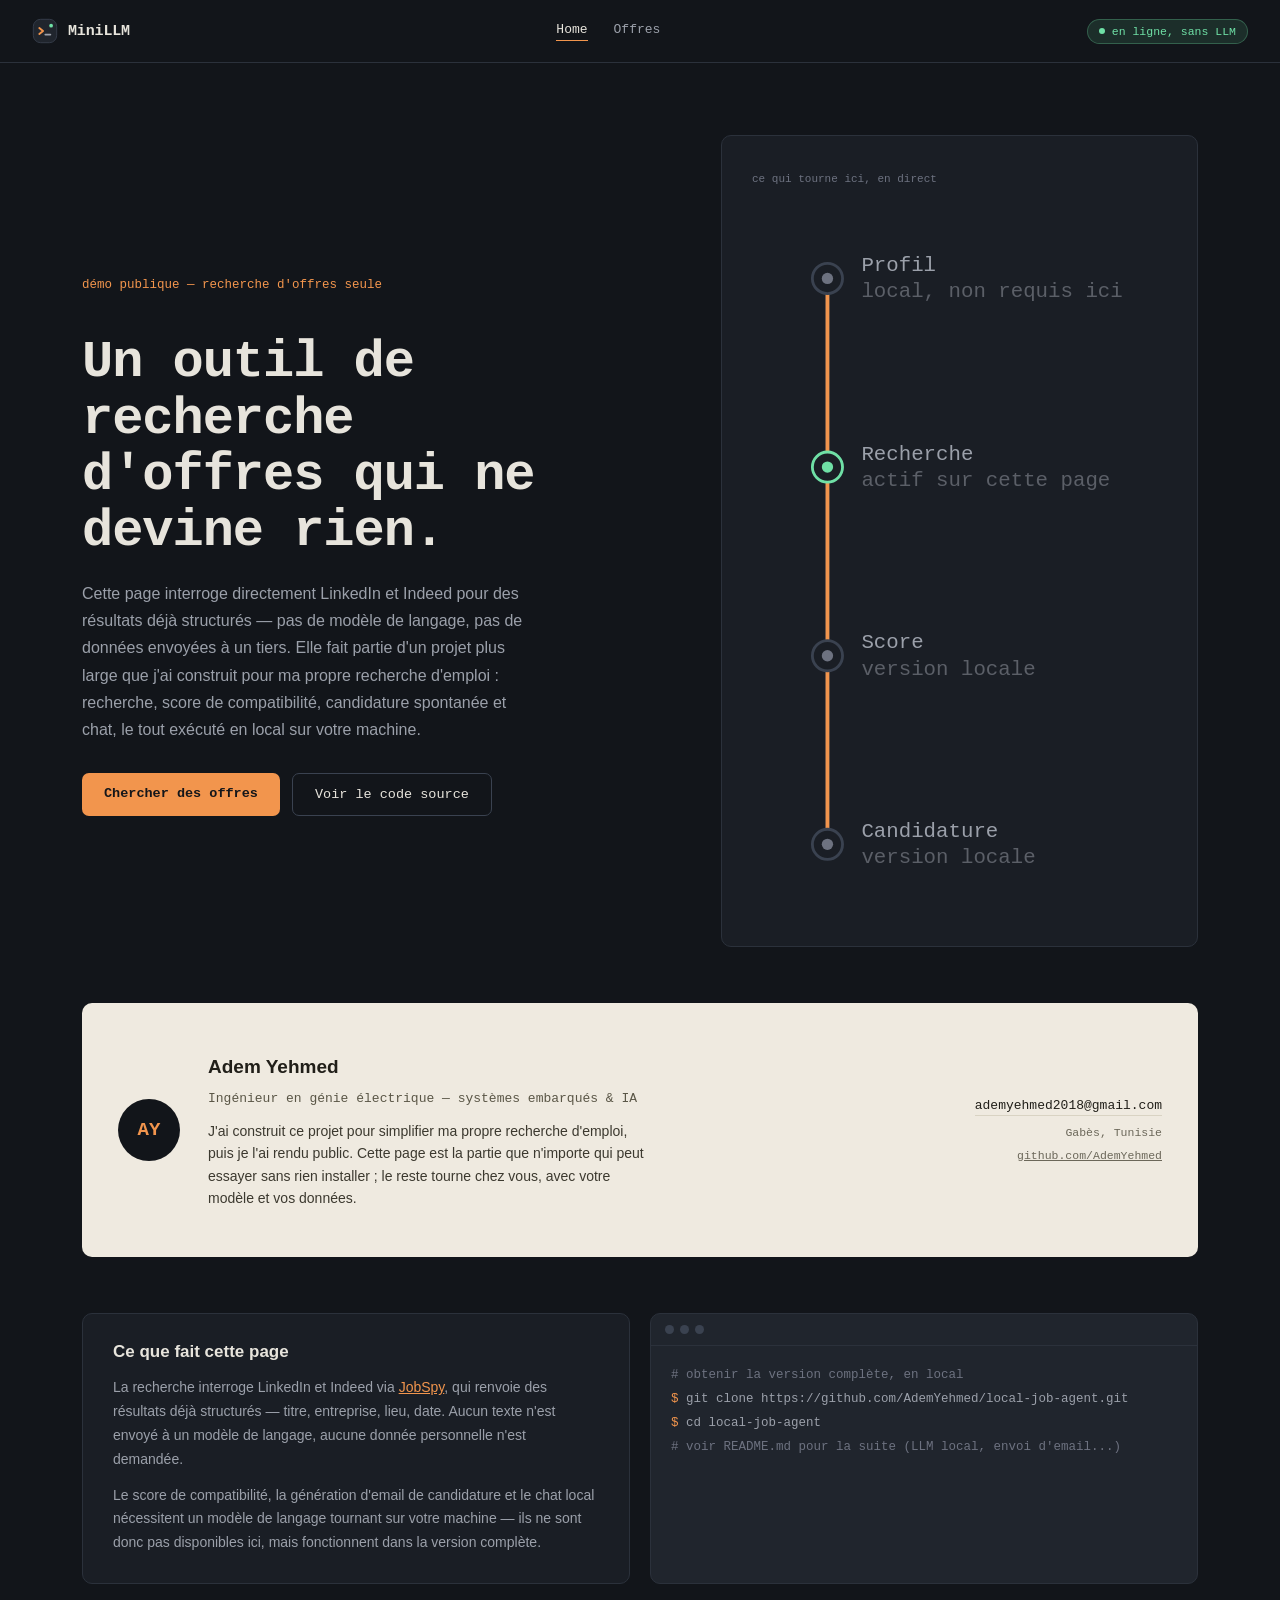
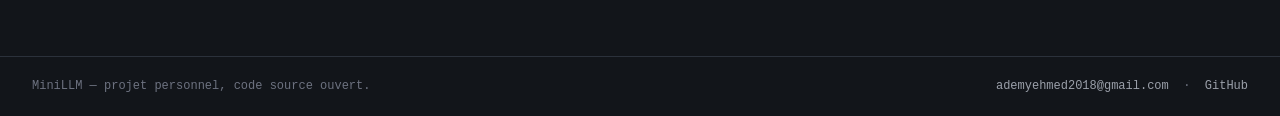
==== public-demo/frontend/home.html @ 4602852a "Ajout de la démo publique (recherche d'offres, sans LLM)" ====
<!DOCTYPE html>
<html lang="fr">
<head>
    <meta charset="UTF-8">
    <meta name="viewport" content="width=device-width, initial-scale=1.0">
    <title>MiniLLM — Recherche d'offres, sans serveur LLM</title>
    <link rel="icon" href="logo.svg" type="image/svg+xml">
    <link rel="stylesheet" href="public.css">
</head>
<body>
    <header class="topnav">
        <a href="home.html" class="brand">
            <svg class="logo" viewBox="0 0 32 32" aria-hidden="true">
                <rect class="logo-frame" x="1.6" y="1.6" width="28.8" height="28.8" rx="9"/>
                <path class="logo-caret" d="M9 12.4 L13.6 16 L9 19.6" fill="none" stroke-width="2.4" stroke-linecap="round" stroke-linejoin="round"/>
                <path class="logo-line" d="M16.4 20.4 H22.6" fill="none" stroke-width="2.2" stroke-linecap="round"/>
                <circle class="logo-spark" cx="23.5" cy="9.5" r="2.3"/>
            </svg>
            <span class="brand-name">MiniLLM</span>
        </a>

        <nav class="nav-menu" aria-label="Navigation principale">
            <a href="home.html" class="nav-link is-active" aria-current="page">Home</a>
            <a href="jobs.html" class="nav-link">Offres</a>
        </nav>

        <span class="status-badge"><span class="status-dot online"></span>en ligne, sans LLM</span>
    </header>

    <section class="hero-section">
        <div>
            <p class="hero-kicker">démo publique — recherche d'offres seule</p>
            <h1 class="hero-title">Un outil de recherche d'offres qui ne devine rien.</h1>
            <p class="hero-body">
                Cette page interroge directement LinkedIn et Indeed pour des résultats déjà structurés —
                pas de modèle de langage, pas de données envoyées à un tiers. Elle fait partie d'un projet
                plus large que j'ai construit pour ma propre recherche d'emploi : recherche, score de
                compatibilité, candidature spontanée et chat, le tout exécuté en local sur votre machine.
            </p>
            <div class="hero-actions">
                <a href="jobs.html" class="btn-signal">Chercher des offres</a>
                <a href="https://github.com/AdemYehmed/local-job-agent" target="_blank" rel="noopener noreferrer" class="btn-ghost">Voir le code source</a>
            </div>
        </div>

        <div class="trace-panel">
            <p class="trace-panel-label">ce qui tourne ici, en direct</p>
            <svg class="trace-svg" viewBox="0 0 220 380" aria-label="Étapes du projet : profil, recherche, score, candidature">
                <path class="trace-path" d="M40,40 L40,140 L40,240 L40,340"/>
                <path class="trace-path-active" d="M40,40 L40,140 L40,240 L40,340"/>

                <g class="trace-node">
                    <circle class="trace-node-ring" cx="40" cy="40" r="8"/>
                    <circle class="trace-node-dot" cx="40" cy="40" r="3"/>
                    <text class="trace-node-label" x="58" y="36">Profil</text>
                    <text class="trace-node-label" x="58" y="50" fill-opacity="0.5" font-size="9.5">local, non requis ici</text>
                </g>

                <g class="trace-node is-live">
                    <circle class="trace-node-ring" cx="40" cy="140" r="8"/>
                    <circle class="trace-node-dot" cx="40" cy="140" r="3"/>
                    <text class="trace-node-label" x="58" y="136">Recherche</text>
                    <text class="trace-node-label" x="58" y="150" fill-opacity="0.5" font-size="9.5">actif sur cette page</text>
                </g>

                <g class="trace-node">
                    <circle class="trace-node-ring" cx="40" cy="240" r="8"/>
                    <circle class="trace-node-dot" cx="40" cy="240" r="3"/>
                    <text class="trace-node-label" x="58" y="236">Score</text>
                    <text class="trace-node-label" x="58" y="250" fill-opacity="0.5" font-size="9.5">version locale</text>
                </g>

                <g class="trace-node">
                    <circle class="trace-node-ring" cx="40" cy="340" r="8"/>
                    <circle class="trace-node-dot" cx="40" cy="340" r="3"/>
                    <text class="trace-node-label" x="58" y="336">Candidature</text>
                    <text class="trace-node-label" x="58" y="350" fill-opacity="0.5" font-size="9.5">version locale</text>
                </g>
            </svg>
        </div>
    </section>

    <section class="identity-section">
        <div class="identity-card">
            <div class="identity-avatar">AY</div>
            <div>
                <p class="identity-name">Adem Yehmed</p>
                <p class="identity-role">Ingénieur en génie électrique — systèmes embarqués &amp; IA</p>
                <p class="identity-bio">
                    J'ai construit ce projet pour simplifier ma propre recherche d'emploi, puis je l'ai
                    rendu public. Cette page est la partie que n'importe qui peut essayer sans rien
                    installer ; le reste tourne chez vous, avec votre modèle et vos données.
                </p>
            </div>
            <div class="identity-contact">
                <a class="identity-mail" href="mailto:ademyehmed2018@gmail.com">ademyehmed2018@gmail.com</a>
                <span class="identity-meta">Gabès, Tunisie</span>
                <span class="identity-meta"><a href="https://github.com/AdemYehmed" target="_blank" rel="noopener noreferrer" style="color:inherit;">github.com/AdemYehmed</a></span>
            </div>
        </div>
    </section>

    <section class="about-section">
        <div class="about-panel">
            <h2>Ce que fait cette page</h2>
            <p>
                La recherche interroge LinkedIn et Indeed via <a href="https://github.com/speedyapply/JobSpy" target="_blank" rel="noopener noreferrer" style="color:var(--signal)">JobSpy</a>,
                qui renvoie des résultats déjà structurés — titre, entreprise, lieu, date. Aucun texte
                n'est envoyé à un modèle de langage, aucune donnée personnelle n'est demandée.
            </p>
            <p>
                Le score de compatibilité, la génération d'email de candidature et le chat local
                nécessitent un modèle de langage tournant sur votre machine — ils ne sont donc pas
                disponibles ici, mais fonctionnent dans la version complète.
            </p>
        </div>

        <div class="terminal">
            <div class="terminal-head">
                <span class="terminal-dot"></span><span class="terminal-dot"></span><span class="terminal-dot"></span>
            </div>
            <div class="terminal-body">
                <div><span class="comment"># obtenir la version complète, en local</span></div>
                <div><span class="prompt">$</span> git clone https://github.com/AdemYehmed/local-job-agent.git</div>
                <div><span class="prompt">$</span> cd local-job-agent</div>
                <div><span class="comment"># voir README.md pour la suite (LLM local, envoi d'email...)</span></div>
            </div>
        </div>
    </section>

    <footer class="public-footer">
        <span>MiniLLM — projet personnel, code source ouvert.</span>
        <span>
            <a href="mailto:ademyehmed2018@gmail.com">ademyehmed2018@gmail.com</a>
            &nbsp;·&nbsp;
            <a href="https://github.com/AdemYehmed/local-job-agent" target="_blank" rel="noopener noreferrer">GitHub</a>
        </span>
    </footer>
</body>
</html>
---- public-demo/frontend/public.css ----
/* ============================================================
   public.css — MiniLLM, page publique
   Système : circuits imprimés / signal local — pas un template.
   ============================================================ */

:root {
    --ink: #12151a;
    --panel: #1a1e25;
    --panel-2: #20252d;
    --line: #2b313b;
    --line-bright: #3a4250;
    --paper: #efeae0;
    --ink-on-paper: #211f19;
    --paper-line: #d9d3c3;
    --text: #e7e4dc;
    --text-dim: #9ba0aa;
    --text-mute: #6d7280;
    --signal: #f2954d;
    --signal-dim: #7a5433;
    --signal-wash: rgba(242, 149, 77, 0.1);
    --pulse: #6fe0a6;
    --pulse-wash: rgba(111, 224, 166, 0.12);
    --danger: #e2685a;
    --mono: ui-monospace, "SF Mono", "Cascadia Code", "JetBrains Mono", Consolas, monospace;
    --sans: -apple-system, BlinkMacSystemFont, "Segoe UI", Roboto, sans-serif;
    --r: 10px;
    --r-sm: 7px;
    --ease: cubic-bezier(0.2, 0.7, 0.2, 1);
}

* { box-sizing: border-box; }

body {
    background: var(--ink);
    color: var(--text);
    font-family: var(--sans);
    margin: 0;
}

a { color: inherit; }

/* ---------- Navigation ---------- */
.topnav {
    display: flex;
    align-items: center;
    justify-content: space-between;
    gap: 20px;
    padding: 18px 32px;
    border-bottom: 1px solid var(--line);
}

.brand {
    display: flex;
    align-items: center;
    gap: 10px;
    text-decoration: none;
}

.brand-name {
    font-family: var(--mono);
    font-weight: 700;
    font-size: 15px;
    color: var(--text);
    letter-spacing: -0.01em;
}

.logo { width: 26px; height: 26px; }
.logo-frame { fill: var(--panel-2); stroke: var(--line-bright); }
.logo-caret { stroke: var(--signal); }
.logo-line { stroke: var(--text-dim); }
.logo-spark { fill: var(--pulse); }

.nav-menu {
    display: flex;
    gap: 26px;
}

.nav-link {
    font-family: var(--mono);
    font-size: 13px;
    color: var(--text-dim);
    text-decoration: none;
    padding-bottom: 3px;
    border-bottom: 1px solid transparent;
}

.nav-link:hover, .nav-link.is-active {
    color: var(--text);
    border-bottom-color: var(--signal);
}

.status-badge {
    display: flex;
    align-items: center;
    gap: 7px;
    font-family: var(--mono);
    font-size: 11.5px;
    color: var(--pulse);
    border: 1px solid rgba(111, 224, 166, 0.28);
    background: var(--pulse-wash);
    padding: 5px 11px;
    border-radius: 999px;
}

.status-dot.online {
    width: 6px;
    height: 6px;
    border-radius: 50%;
    background: var(--pulse);
    display: inline-block;
    animation: dot-pulse 2.2s ease-in-out infinite;
}

@keyframes dot-pulse {
    0%, 100% { opacity: 1; }
    50% { opacity: 0.4; }
}

/* ---------- Hero ---------- */
.hero-section {
    max-width: 1180px;
    margin: 0 auto;
    padding: 72px 32px 56px;
    display: grid;
    grid-template-columns: 1.1fr 0.9fr;
    gap: 56px;
    align-items: center;
}

.hero-kicker {
    font-family: var(--mono);
    font-size: 12.5px;
    color: var(--signal);
    margin-bottom: 18px;
}

.hero-title {
    font-family: var(--mono);
    font-size: clamp(34px, 4.4vw, 52px);
    font-weight: 700;
    letter-spacing: -0.02em;
    line-height: 1.08;
    margin-bottom: 20px;
    max-width: 15ch;
}

.hero-body {
    color: var(--text-dim);
    font-size: 16px;
    line-height: 1.7;
    max-width: 52ch;
    margin-bottom: 30px;
}

.hero-actions {
    display: flex;
    gap: 12px;
    flex-wrap: wrap;
}

.btn-signal {
    background: var(--signal);
    color: #14161a;
    border: none;
    border-radius: var(--r-sm);
    padding: 13px 22px;
    font-family: var(--mono);
    font-weight: 700;
    font-size: 13.5px;
    text-decoration: none;
    display: inline-block;
    transition: background 0.15s var(--ease);
}

.btn-signal:hover { background: #ffab6b; }

.btn-ghost {
    background: transparent;
    color: var(--text);
    border: 1px solid var(--line-bright);
    border-radius: var(--r-sm);
    padding: 13px 22px;
    font-family: var(--mono);
    font-size: 13.5px;
    text-decoration: none;
    display: inline-block;
    transition: border-color 0.15s var(--ease), color 0.15s var(--ease);
}

.btn-ghost:hover { border-color: var(--signal); color: var(--signal); }

/* ---------- Panneau de trace (schéma animé) ---------- */
.trace-panel {
    background: var(--panel);
    border: 1px solid var(--line);
    border-radius: var(--r);
    padding: 26px 30px;
}

.trace-panel-label {
    font-family: var(--mono);
    font-size: 11px;
    color: var(--text-mute);
    margin-bottom: 18px;
}

.trace-svg { width: 100%; height: auto; display: block; }

.trace-path {
    fill: none;
    stroke: var(--line-bright);
    stroke-width: 2;
}

.trace-path-active {
    fill: none;
    stroke: var(--signal);
    stroke-width: 2;
    stroke-dasharray: 480;
    stroke-dashoffset: 480;
    animation: trace-draw 1.8s var(--ease) 0.3s forwards;
}

@keyframes trace-draw {
    to { stroke-dashoffset: 0; }
}

.trace-node-ring {
    fill: var(--panel);
    stroke: var(--line-bright);
    stroke-width: 1.5;
}

.trace-node-dot {
    fill: var(--text-mute);
}

.trace-node.is-live .trace-node-ring { stroke: var(--pulse); }
.trace-node.is-live .trace-node-dot { fill: var(--pulse); }

.trace-node-label {
    font-family: var(--mono);
    font-size: 11px;
    fill: var(--text-dim);
}

@media (prefers-reduced-motion: reduce) {
    .trace-path-active { animation: none; stroke-dashoffset: 0; }
    .status-dot.online { animation: none; }
}

/* ---------- Carte profil / contact ---------- */
.identity-section {
    max-width: 1180px;
    margin: 0 auto;
    padding: 0 32px 56px;
}

.identity-card {
    background: var(--paper);
    color: var(--ink-on-paper);
    border-radius: var(--r);
    padding: 34px 36px;
    display: grid;
    grid-template-columns: auto 1fr auto;
    gap: 28px;
    align-items: center;
}

.identity-avatar {
    width: 62px;
    height: 62px;
    border-radius: 50%;
    background: var(--ink);
    color: var(--signal);
    font-family: var(--mono);
    font-weight: 700;
    font-size: 19px;
    display: grid;
    place-items: center;
    flex: 0 0 auto;
}

.identity-name {
    font-size: 19px;
    font-weight: 700;
    margin-bottom: 3px;
}

.identity-role {
    font-family: var(--mono);
    font-size: 13px;
    color: #5a5646;
    margin-bottom: 10px;
}

.identity-bio {
    font-size: 14px;
    line-height: 1.6;
    color: #3c392f;
    max-width: 56ch;
}

.identity-contact {
    display: flex;
    flex-direction: column;
    gap: 10px;
    align-items: flex-end;
    text-align: right;
}

.identity-mail {
    font-family: var(--mono);
    font-size: 13px;
    color: var(--ink-on-paper);
    text-decoration: none;
    border-bottom: 1px solid var(--paper-line);
    padding-bottom: 2px;
}

.identity-mail:hover { border-color: var(--ink-on-paper); }

.identity-meta {
    font-family: var(--mono);
    font-size: 11.5px;
    color: #6b6759;
}

@media (max-width: 780px) {
    .identity-card {
        grid-template-columns: 1fr;
        text-align: left;
    }
    .identity-contact { align-items: flex-start; text-align: left; }
}

/* ---------- Panneau "ce que fait cette démo" ---------- */
.about-section {
    max-width: 1180px;
    margin: 0 auto;
    padding: 0 32px 72px;
    display: grid;
    grid-template-columns: 1fr 1fr;
    gap: 20px;
}

.about-panel {
    background: var(--panel);
    border: 1px solid var(--line);
    border-radius: var(--r);
    padding: 28px 30px;
}

.about-panel h2 {
    font-size: 17px;
    margin: 0 0 12px;
}

.about-panel p {
    color: var(--text-dim);
    font-size: 14px;
    line-height: 1.7;
    margin-bottom: 0;
}

.about-panel p + p { margin-top: 12px; }

.terminal {
    background: var(--panel-2);
    border: 1px solid var(--line);
    border-radius: var(--r);
    overflow: hidden;
}

.terminal-head {
    display: flex;
    gap: 6px;
    padding: 11px 14px;
    border-bottom: 1px solid var(--line);
}

.terminal-dot {
    width: 9px;
    height: 9px;
    border-radius: 50%;
    background: var(--line-bright);
}

.terminal-body {
    padding: 18px 20px;
    font-family: var(--mono);
    font-size: 12.5px;
    line-height: 1.9;
    color: var(--text-dim);
}

.terminal-body .prompt { color: var(--signal); }
.terminal-body .comment { color: var(--text-mute); }

@media (max-width: 900px) {
    .about-section { grid-template-columns: 1fr; }
    .hero-section { grid-template-columns: 1fr; }
}

/* ---------- Footer ---------- */
.public-footer {
    border-top: 1px solid var(--line);
    padding: 22px 32px;
    display: flex;
    justify-content: space-between;
    flex-wrap: wrap;
    gap: 10px;
    font-family: var(--mono);
    font-size: 12px;
    color: var(--text-mute);
}

.public-footer a { color: var(--text-dim); text-decoration: none; }
.public-footer a:hover { color: var(--signal); }

/* ============================================================
   Page Offres — réutilise les mêmes tokens
   ============================================================ */

.page-main {
    max-width: 1080px;
    margin: 0 auto;
    padding: 44px 32px 64px;
}

.page-head { margin-bottom: 26px; }

.page-kicker {
    font-family: var(--mono);
    font-size: 12px;
    color: var(--signal);
    margin-bottom: 10px;
}

.page-title {
    font-family: var(--mono);
    font-size: 27px;
    font-weight: 700;
    margin: 0 0 8px;
}

.page-subtitle {
    color: var(--text-dim);
    font-size: 14px;
}

.panel {
    background: var(--panel);
    border: 1px solid var(--line);
    border-radius: var(--r);
    padding: 24px 26px;
    margin-bottom: 20px;
}

.search-grid {
    display: grid;
    grid-template-columns: 1.6fr 1fr 1fr 1fr;
    gap: 14px;
    margin-bottom: 16px;
}

.panel-label {
    display: block;
    font-family: var(--mono);
    font-size: 11px;
    letter-spacing: 0.02em;
    color: var(--text-mute);
    margin-bottom: 7px;
}

.field input[type="text"], select {
    width: 100%;
    background: var(--panel-2);
    border: 1px solid var(--line);
    border-radius: var(--r-sm);
    padding: 10px 12px;
    color: var(--text);
    font-family: var(--sans);
    font-size: 14px;
}

.field input[type="text"]:focus, select:focus {
    outline: none;
    border-color: var(--signal-dim);
}

.jobs-sources-row {
    display: flex;
    gap: 10px;
    margin-top: 6px;
}

.source-checkbox {
    display: inline-flex;
    align-items: center;
    gap: 7px;
    font-size: 13.5px;
    color: var(--text);
    padding: 8px 14px;
    background: var(--panel-2);
    border: 1px solid var(--line);
    border-radius: 999px;
    cursor: pointer;
}

.source-checkbox input { accent-color: var(--signal); }

.linkedin-note {
    margin-top: 10px;
    font-size: 12px;
    color: var(--text-mute);
}

.primary-btn {
    background: var(--signal);
    color: #14161a;
    border: none;
    border-radius: var(--r-sm);
    padding: 13px 20px;
    font-family: var(--mono);
    font-weight: 700;
    font-size: 13px;
    cursor: pointer;
    width: 100%;
}

.primary-btn:hover { background: #ffab6b; }
.primary-btn:disabled { background: var(--line-bright); color: var(--text-mute); cursor: not-allowed; }

.status-text {
    margin-top: 10px;
    font-size: 13px;
    font-family: var(--mono);
}

.status-text.error { color: var(--danger); }
.status-text.success { color: var(--pulse); }

.results-summary {
    font-family: var(--mono);
    font-size: 12.5px;
    color: var(--text-dim);
}

.jobs-table-wrapper { overflow-x: auto; }

.jobs-table {
    width: 100%;
    border-collapse: collapse;
    font-size: 13.5px;
    min-width: 720px;
}

.jobs-table th {
    text-align: left;
    font-family: var(--mono);
    font-size: 10.5px;
    letter-spacing: 0.02em;
    color: var(--text-mute);
    padding: 0 12px 10px;
    border-bottom: 1px solid var(--line);
    white-space: nowrap;
}

.jobs-table td {
    padding: 13px 12px;
    border-bottom: 1px solid var(--line);
    vertical-align: top;
    color: var(--text-dim);
}

.jobs-table tbody tr:hover td { background: var(--panel-2); }

.job-title-cell a {
    color: var(--text);
    text-decoration: none;
    font-weight: 600;
}

.job-title-cell a:hover { color: var(--signal); }

.job-company-empty { color: var(--text-mute); font-style: italic; }

.method-badge {
    font-family: var(--mono);
    font-size: 10px;
    padding: 4px 9px;
    border-radius: 999px;
    background: var(--panel-2);
    border: 1px solid var(--line);
    color: var(--text-dim);
}

.method-badge.email { background: var(--pulse-wash); border-color: rgba(111,224,166,.3); color: var(--pulse); }
.method-badge.lien { background: var(--signal-wash); border-color: rgba(242,149,77,.3); color: var(--signal); }

.view-offer-link {
    font-family: var(--mono);
    font-size: 11px;
    color: var(--text-dim);
    text-decoration: none;
}

.view-offer-link:hover { color: var(--signal); }

.empty-results {
    color: var(--text-mute);
    text-align: center;
    padding: 30px 0;
}

.cta-note {
    text-align: center;
    color: var(--text-mute);
    font-size: 13px;
    margin-top: 24px;
}

.cta-note a { color: var(--signal); text-decoration: none; }

@media (max-width: 900px) {
    .search-grid { grid-template-columns: 1fr 1fr; }
}
@media (max-width: 560px) {
    .search-grid { grid-template-columns: 1fr; }
}
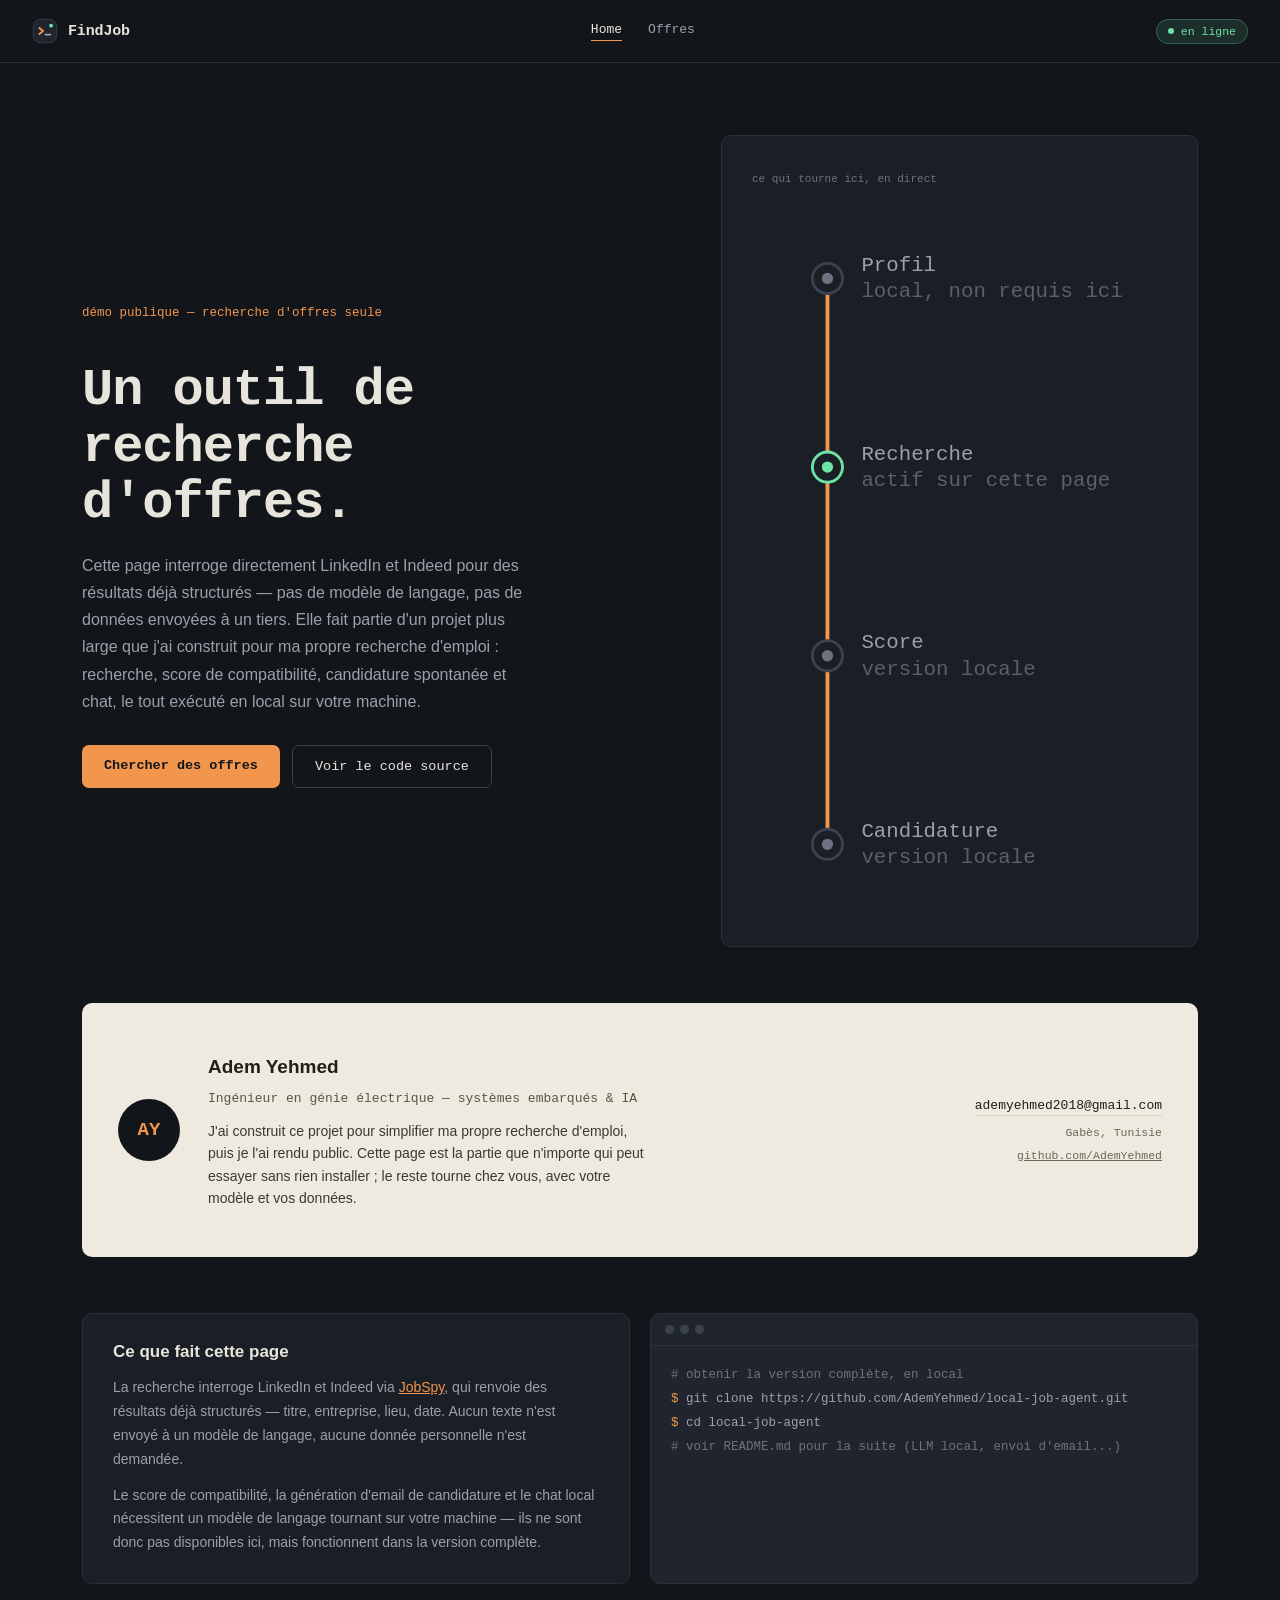
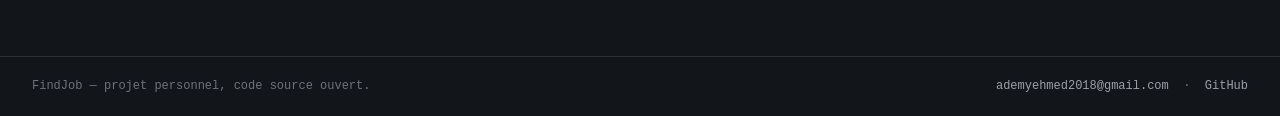
==== commit 8482f6e8: "change interface" ====
--- a/public-demo/frontend/home.html
+++ b/public-demo/frontend/home.html
@@ -3,7 +3,7 @@
 <head>
     <meta charset="UTF-8">
     <meta name="viewport" content="width=device-width, initial-scale=1.0">
-    <title>MiniLLM — Recherche d'offres, sans serveur LLM</title>
+    <title>FindJob — Recherche d'offres, sans serveur LLM</title>
     <link rel="icon" href="logo.svg" type="image/svg+xml">
     <link rel="stylesheet" href="public.css">
 </head>
@@ -16,7 +16,7 @@
                 <path class="logo-line" d="M16.4 20.4 H22.6" fill="none" stroke-width="2.2" stroke-linecap="round"/>
                 <circle class="logo-spark" cx="23.5" cy="9.5" r="2.3"/>
             </svg>
-            <span class="brand-name">MiniLLM</span>
+            <span class="brand-name">FindJob</span>
         </a>
 
         <nav class="nav-menu" aria-label="Navigation principale">
@@ -24,13 +24,13 @@
             <a href="jobs.html" class="nav-link">Offres</a>
         </nav>
 
-        <span class="status-badge"><span class="status-dot online"></span>en ligne, sans LLM</span>
+        <span class="status-badge"><span class="status-dot online"></span>en ligne</span>
     </header>
 
     <section class="hero-section">
         <div>
             <p class="hero-kicker">démo publique — recherche d'offres seule</p>
-            <h1 class="hero-title">Un outil de recherche d'offres qui ne devine rien.</h1>
+            <h1 class="hero-title">Un outil de recherche d'offres.</h1>
             <p class="hero-body">
                 Cette page interroge directement LinkedIn et Indeed pour des résultats déjà structurés —
                 pas de modèle de langage, pas de données envoyées à un tiers. Elle fait partie d'un projet
@@ -129,7 +129,7 @@
     </section>
 
     <footer class="public-footer">
-        <span>MiniLLM — projet personnel, code source ouvert.</span>
+        <span>FindJob — projet personnel, code source ouvert.</span>
         <span>
             <a href="mailto:ademyehmed2018@gmail.com">ademyehmed2018@gmail.com</a>
             &nbsp;·&nbsp;
